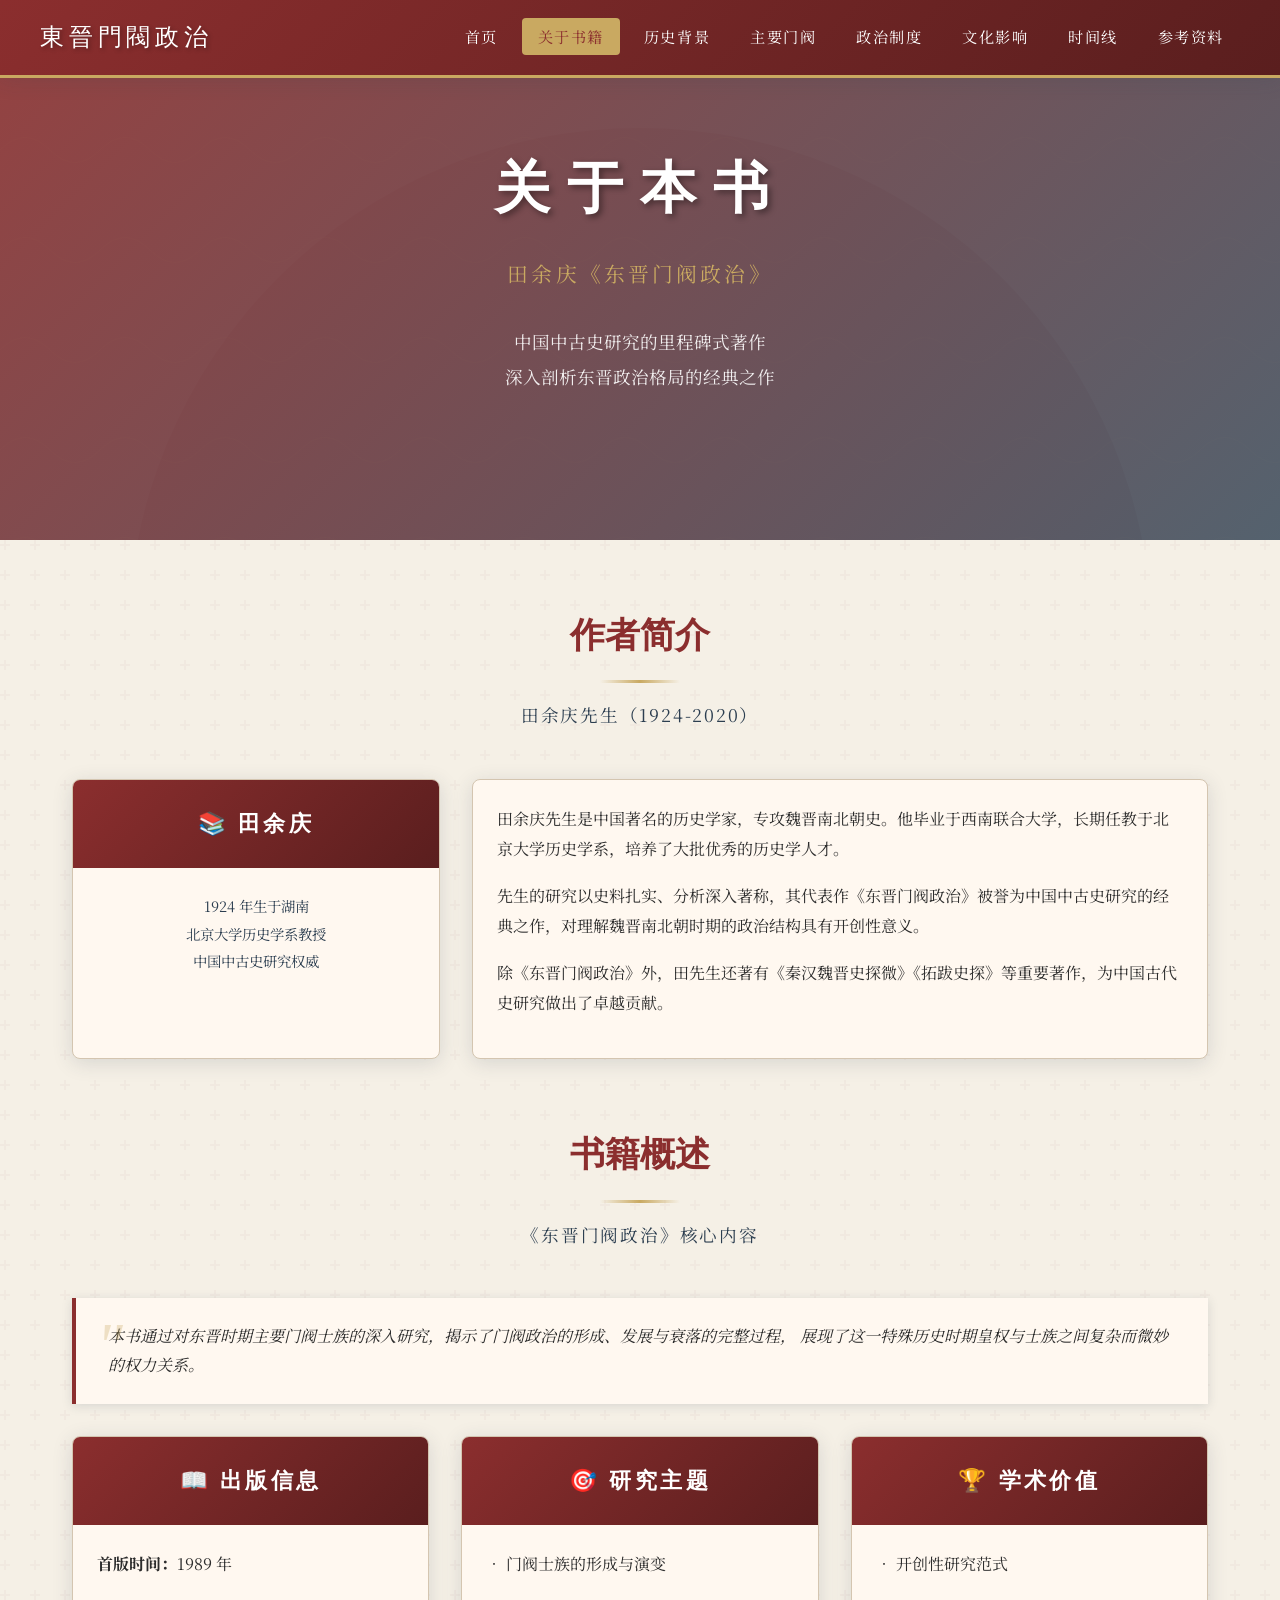
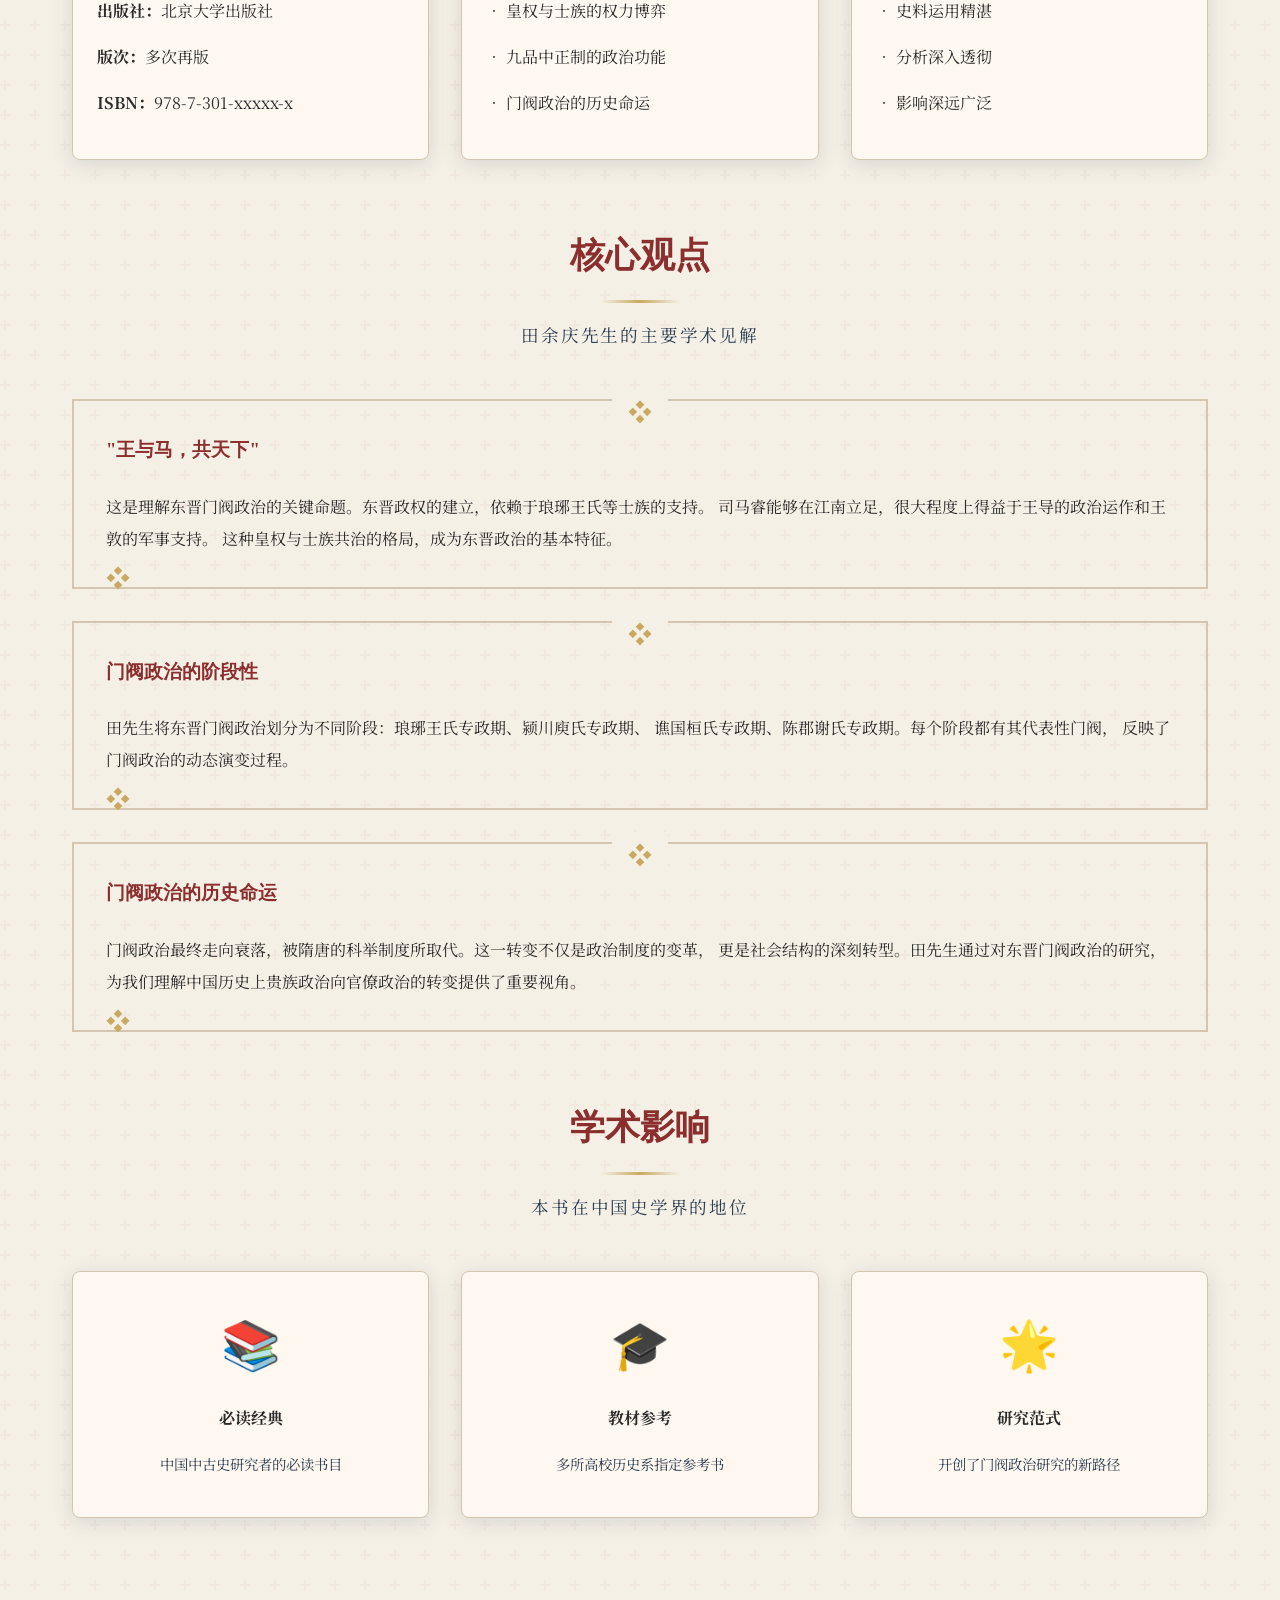
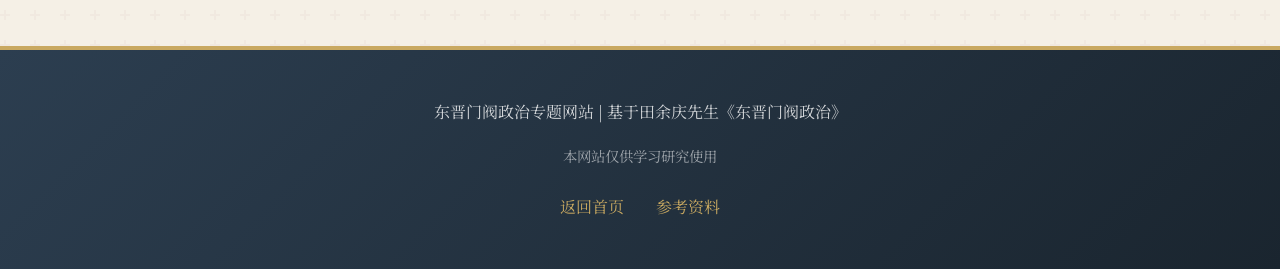
==== about.html @ a9a21c16 "Initial commit: 东晋门阀政治专题网站" ====
<!DOCTYPE html>
<html lang="zh-CN">
<head>
  <meta charset="UTF-8">
  <meta name="viewport" content="width=device-width, initial-scale=1.0">
  <meta name="description" content="关于田余庆先生《东晋门阀政治》- 中国中古史研究的经典著作">
  <meta name="keywords" content="田余庆，东晋门阀政治，北京大学，历史研究，魏晋南北朝">
  
  <title>关于书籍 - 东晋门阀政治</title>
  
  <link rel="stylesheet" href="css/style.css">
  <link href="https://fonts.googleapis.com/css2?family=Noto+Serif+SC:wght@400;500;600;700&display=swap" rel="stylesheet">
  <link rel="icon" type="image/svg+xml" href="data:image/svg+xml,<svg xmlns='http://www.w3.org/2000/svg' viewBox='0 0 100 100'><text y='.9em' font-size='90'>📜</text></svg>">
</head>
<body>
  <nav class="navbar">
    <div class="navbar-content">
      <a href="index.html" class="navbar-brand">東晉門閥政治</a>
      <button class="navbar-toggle" aria-label="切换导航菜单">
        <span></span>
        <span></span>
        <span></span>
      </button>
      <ul class="nav-menu">
        <li><a href="index.html">首页</a></li>
        <li><a href="about.html" class="active">关于书籍</a></li>
        <li><a href="background.html">历史背景</a></li>
        <li><a href="clans.html">主要门阀</a></li>
        <li><a href="politics.html">政治制度</a></li>
        <li><a href="culture.html">文化影响</a></li>
        <li><a href="timeline.html">时间线</a></li>
        <li><a href="references.html">参考资料</a></li>
      </ul>
    </div>
  </nav>

  <header class="hero" style="min-height: 60vh;">
    <div class="hero-content">
      <h1 class="hero-title">关于本书</h1>
      <p class="hero-subtitle">田余庆《东晋门阀政治》</p>
      <p class="hero-description">
        中国中古史研究的里程碑式著作<br>
        深入剖析东晋政治格局的经典之作
      </p>
    </div>
  </header>

  <main class="container">
    <!-- 作者介绍 -->
    <section class="section">
      <h2 class="section-title">作者简介</h2>
      <p class="section-subtitle">田余庆先生（1924-2020）</p>
      
      <div class="card-grid" style="grid-template-columns: 1fr 2fr;">
        <div class="card">
          <div class="card-header">
            <h3>📚 田余庆</h3>
          </div>
          <div class="card-body" style="text-align: center;">
            <p style="font-size: 0.9rem; color: var(--secondary-color);">
              1924 年生于湖南<br>
              北京大学历史学系教授<br>
              中国中古史研究权威
            </p>
          </div>
        </div>
        
        <div class="card">
          <div class="card-body">
            <p>田余庆先生是中国著名的历史学家，专攻魏晋南北朝史。他毕业于西南联合大学，长期任教于北京大学历史学系，培养了大批优秀的历史学人才。</p>
            <p>先生的研究以史料扎实、分析深入著称，其代表作《东晋门阀政治》被誉为中国中古史研究的经典之作，对理解魏晋南北朝时期的政治结构具有开创性意义。</p>
            <p>除《东晋门阀政治》外，田先生还著有《秦汉魏晋史探微》《拓跋史探》等重要著作，为中国古代史研究做出了卓越贡献。</p>
          </div>
        </div>
      </div>
    </section>

    <!-- 书籍概述 -->
    <section class="section">
      <h2 class="section-title">书籍概述</h2>
      <p class="section-subtitle">《东晋门阀政治》核心内容</p>
      
      <div class="quote-block">
        <p>
          本书通过对东晋时期主要门阀士族的深入研究，揭示了门阀政治的形成、发展与衰落的完整过程，
          展现了这一特殊历史时期皇权与士族之间复杂而微妙的权力关系。
        </p>
      </div>
      
      <div class="card-grid">
        <article class="card">
          <div class="card-header">
            <h3>📖 出版信息</h3>
          </div>
          <div class="card-body">
            <p><strong>首版时间：</strong>1989 年</p>
            <p><strong>出版社：</strong>北京大学出版社</p>
            <p><strong>版次：</strong>多次再版</p>
            <p><strong>ISBN：</strong>978-7-301-xxxxx-x</p>
          </div>
        </article>
        
        <article class="card">
          <div class="card-header">
            <h3>🎯 研究主题</h3>
          </div>
          <div class="card-body">
            <p>• 门阀士族的形成与演变</p>
            <p>• 皇权与士族的权力博弈</p>
            <p>• 九品中正制的政治功能</p>
            <p>• 门阀政治的历史命运</p>
          </div>
        </article>
        
        <article class="card">
          <div class="card-header">
            <h3>🏆 学术价值</h3>
          </div>
          <div class="card-body">
            <p>• 开创性研究范式</p>
            <p>• 史料运用精湛</p>
            <p>• 分析深入透彻</p>
            <p>• 影响深远广泛</p>
          </div>
        </article>
      </div>
    </section>

    <!-- 核心观点 -->
    <section class="section">
      <h2 class="section-title">核心观点</h2>
      <p class="section-subtitle">田余庆先生的主要学术见解</p>
      
      <div class="decorative-border">
        <h3 style="color: var(--primary-color); margin-bottom: 1.5rem; font-family: var(--font-decorative);">"王与马，共天下"</h3>
        <p style="line-height: 2;">
          这是理解东晋门阀政治的关键命题。东晋政权的建立，依赖于琅琊王氏等士族的支持。
          司马睿能够在江南立足，很大程度上得益于王导的政治运作和王敦的军事支持。
          这种皇权与士族共治的格局，成为东晋政治的基本特征。
        </p>
      </div>
      
      <div class="decorative-border">
        <h3 style="color: var(--primary-color); margin-bottom: 1.5rem; font-family: var(--font-decorative);">门阀政治的阶段性</h3>
        <p style="line-height: 2;">
          田先生将东晋门阀政治划分为不同阶段：琅琊王氏专政期、颍川庾氏专政期、
          谯国桓氏专政期、陈郡谢氏专政期。每个阶段都有其代表性门阀，
          反映了门阀政治的动态演变过程。
        </p>
      </div>
      
      <div class="decorative-border">
        <h3 style="color: var(--primary-color); margin-bottom: 1.5rem; font-family: var(--font-decorative);">门阀政治的历史命运</h3>
        <p style="line-height: 2;">
          门阀政治最终走向衰落，被隋唐的科举制度所取代。这一转变不仅是政治制度的变革，
          更是社会结构的深刻转型。田先生通过对东晋门阀政治的研究，
          为我们理解中国历史上贵族政治向官僚政治的转变提供了重要视角。
        </p>
      </div>
    </section>

    <!-- 学术影响 -->
    <section class="section">
      <h2 class="section-title">学术影响</h2>
      <p class="section-subtitle">本书在中国史学界的地位</p>
      
      <div class="card-grid">
        <article class="card">
          <div class="card-body">
            <p style="font-size: 3rem; text-align: center; margin-bottom: 1rem;">📚</p>
            <p style="text-align: center;"><strong>必读经典</strong></p>
            <p style="text-align: center; font-size: 0.9rem; color: var(--secondary-color);">中国中古史研究者的必读书目</p>
          </div>
        </article>
        
        <article class="card">
          <div class="card-body">
            <p style="font-size: 3rem; text-align: center; margin-bottom: 1rem;">🎓</p>
            <p style="text-align: center;"><strong>教材参考</strong></p>
            <p style="text-align: center; font-size: 0.9rem; color: var(--secondary-color);">多所高校历史系指定参考书</p>
          </div>
        </article>
        
        <article class="card">
          <div class="card-body">
            <p style="font-size: 3rem; text-align: center; margin-bottom: 1rem;">🌟</p>
            <p style="text-align: center;"><strong>研究范式</strong></p>
            <p style="text-align: center; font-size: 0.9rem; color: var(--secondary-color);">开创了门阀政治研究的新路径</p>
          </div>
        </article>
      </div>
    </section>
  </main>

  <footer class="footer">
    <div class="footer-content">
      <p class="footer-text">东晋门阀政治专题网站 | 基于田余庆先生《东晋门阀政治》</p>
      <p class="footer-text" style="font-size: 0.9rem; opacity: 0.7;">本网站仅供学习研究使用</p>
      <div class="footer-links">
        <a href="index.html">返回首页</a>
        <a href="references.html">参考资料</a>
      </div>
    </div>
  </footer>

  <script src="js/main.js"></script>
</body>
</html>
---- css/style.css ----
/* 东晋门阀政治 - 中国风古典风格样式 */

:root {
  /* 中国传统色彩 */
  --primary-color: #8B2E2E;        /* 朱红 - 主色调 */
  --secondary-color: #2C3E50;      /* 深青 - 辅助色 */
  --accent-color: #C9A961;         /* 金色 - 强调色 */
  --bg-color: #F5F0E6;             /* 米白 - 背景色 */
  --paper-color: #FFF8F0;          /* 宣纸白 */
  --text-color: #2C2C2C;           /* 墨黑 - 文字色 */
  --border-color: #D4C5B0;         /* 浅棕 - 边框色 */
  --shadow-color: rgba(44, 62, 80, 0.15);
  
  /* 字体 */
  --font-primary: "Noto Serif SC", "Source Han Serif SC", "STSong", "SimSun", serif;
  --font-decorative: "Kaiti", "STKaiti", "KaiTi_GB2312", serif;
}

/* 基础重置 */
* {
  margin: 0;
  padding: 0;
  box-sizing: border-box;
}

html {
  scroll-behavior: smooth;
}

body {
  font-family: var(--font-primary);
  background-color: var(--bg-color);
  color: var(--text-color);
  line-height: 1.8;
  font-size: 16px;
  background-image: url("data:image/svg+xml,%3Csvg width='60' height='60' viewBox='0 0 60 60' xmlns='http://www.w3.org/2000/svg'%3E%3Cg fill='none' fill-rule='evenodd'%3E%3Cg fill='%238B2E2E' fill-opacity='0.03'%3E%3Cpath d='M36 34v-4h-2v4h-4v2h4v4h2v-4h4v-2h-4zm0-30V0h-2v4h-4v2h4v4h2V6h4V4h-4zM6 34v-4H4v4H0v2h4v4h2v-4h4v-2H6zM6 4V0H4v4H0v2h4v4h2V6h4V4H6z'/%3E%3C/g%3E%3C/g%3E%3C/svg%3E");
}

/* 导航栏 */
.navbar {
  position: fixed;
  top: 0;
  left: 0;
  right: 0;
  background: linear-gradient(135deg, var(--primary-color) 0%, #5A1E1E 100%);
  padding: 1rem 2rem;
  z-index: 1000;
  box-shadow: 0 2px 20px var(--shadow-color);
  border-bottom: 3px solid var(--accent-color);
}

.navbar-content {
  max-width: 1200px;
  margin: 0 auto;
  display: flex;
  justify-content: space-between;
  align-items: center;
}

.navbar-brand {
  font-family: var(--font-decorative);
  font-size: 1.5rem;
  color: #fff;
  text-decoration: none;
  letter-spacing: 0.2em;
  text-shadow: 2px 2px 4px rgba(0,0,0,0.3);
}

.navbar-brand:hover {
  color: var(--accent-color);
}

.navbar-toggle {
  display: none;
  background: none;
  border: 2px solid var(--accent-color);
  padding: 0.5rem 1rem;
  cursor: pointer;
  border-radius: 4px;
}

.navbar-toggle span {
  display: block;
  width: 25px;
  height: 3px;
  background: var(--accent-color);
  margin: 5px 0;
  transition: 0.3s;
}

.nav-menu {
  display: flex;
  list-style: none;
  gap: 0.5rem;
}

.nav-menu a {
  color: #fff;
  text-decoration: none;
  padding: 0.5rem 1rem;
  border-radius: 4px;
  transition: all 0.3s ease;
  font-size: 0.95rem;
  letter-spacing: 0.1em;
}

.nav-menu a:hover,
.nav-menu a.active {
  background: var(--accent-color);
  color: var(--primary-color);
}

/* 英雄区域 */
.hero {
  min-height: 100vh;
  display: flex;
  align-items: center;
  justify-content: center;
  text-align: center;
  padding: 6rem 2rem 4rem;
  background: linear-gradient(135deg, rgba(139, 46, 46, 0.9) 0%, rgba(44, 62, 80, 0.8) 100%),
              url('data:image/svg+xml,<svg xmlns="http://www.w3.org/2000/svg" viewBox="0 0 100 100"><rect fill="%23F5F0E6" width="100" height="100"/><circle cx="50" cy="50" r="40" fill="%238B2E2E" opacity="0.1"/></svg>');
  background-size: cover;
  position: relative;
  overflow: hidden;
}

.hero::before {
  content: '';
  position: absolute;
  top: 0;
  left: 0;
  right: 0;
  bottom: 0;
  background: url("data:image/svg+xml,%3Csvg width='100' height='100' xmlns='http://www.w3.org/2000/svg'%3E%3Cpath d='M0 50 Q 25 25, 50 50 T 100 50' stroke='%23C9A961' fill='none' opacity='0.1' stroke-width='0.5'/%3E%3C/svg%3E");
  opacity: 0.3;
}

.hero-content {
  position: relative;
  z-index: 1;
  max-width: 800px;
}

.hero-title {
  font-family: var(--font-decorative);
  font-size: 3.5rem;
  color: #fff;
  margin-bottom: 1rem;
  letter-spacing: 0.3em;
  text-shadow: 3px 3px 6px rgba(0,0,0,0.4);
  animation: fadeInDown 1s ease;
}

.hero-subtitle {
  font-size: 1.3rem;
  color: var(--accent-color);
  margin-bottom: 2rem;
  letter-spacing: 0.15em;
  animation: fadeInUp 1s ease 0.3s both;
}

.hero-description {
  color: rgba(255,255,255,0.9);
  font-size: 1.1rem;
  line-height: 2;
  margin-bottom: 2.5rem;
  animation: fadeInUp 1s ease 0.5s both;
}

.hero-btn {
  display: inline-block;
  background: var(--accent-color);
  color: var(--primary-color);
  padding: 1rem 2.5rem;
  border-radius: 50px;
  text-decoration: none;
  font-weight: bold;
  letter-spacing: 0.1em;
  transition: all 0.3s ease;
  box-shadow: 0 4px 15px rgba(201, 169, 97, 0.4);
  animation: fadeInUp 1s ease 0.7s both;
}

.hero-btn:hover {
  transform: translateY(-3px);
  box-shadow: 0 6px 25px rgba(201, 169, 97, 0.6);
}

/* 装饰性边框 */
.decorative-border {
  border: 2px solid var(--border-color);
  padding: 2rem;
  position: relative;
  margin: 2rem 0;
}

.decorative-border::before,
.decorative-border::after {
  content: '❖';
  position: absolute;
  color: var(--accent-color);
  font-size: 1.5rem;
}

.decorative-border::before {
  top: -12px;
  left: 50%;
  transform: translateX(-50%);
  background: var(--bg-color);
  padding: 0 1rem;
}

/* 内容区域 */
.container {
  max-width: 1200px;
  margin: 0 auto;
  padding: 4rem 2rem;
}

.section {
  margin-bottom: 4rem;
}

.section-title {
  font-family: var(--font-decorative);
  font-size: 2.2rem;
  color: var(--primary-color);
  text-align: center;
  margin-bottom: 1rem;
  position: relative;
  padding-bottom: 1rem;
}

.section-title::after {
  content: '';
  position: absolute;
  bottom: 0;
  left: 50%;
  transform: translateX(-50%);
  width: 80px;
  height: 3px;
  background: linear-gradient(90deg, transparent, var(--accent-color), transparent);
}

.section-subtitle {
  text-align: center;
  color: var(--secondary-color);
  font-size: 1.1rem;
  margin-bottom: 3rem;
  letter-spacing: 0.1em;
}

/* 卡片样式 */
.card-grid {
  display: grid;
  grid-template-columns: repeat(auto-fit, minmax(280px, 1fr));
  gap: 2rem;
  margin-top: 2rem;
}

.card {
  background: var(--paper-color);
  border-radius: 8px;
  overflow: hidden;
  box-shadow: 0 4px 20px var(--shadow-color);
  transition: transform 0.3s ease, box-shadow 0.3s ease;
  border: 1px solid var(--border-color);
}

.card:hover {
  transform: translateY(-5px);
  box-shadow: 0 8px 30px rgba(139, 46, 46, 0.2);
}

.card-header {
  background: linear-gradient(135deg, var(--primary-color) 0%, #5A1E1E 100%);
  color: #fff;
  padding: 1.5rem;
  text-align: center;
}

.card-header h3 {
  font-family: var(--font-decorative);
  font-size: 1.4rem;
  letter-spacing: 0.15em;
}

.card-body {
  padding: 1.5rem;
}

.card-body p {
  color: var(--text-color);
  line-height: 1.9;
  margin-bottom: 1rem;
}

.card-footer {
  padding: 1rem 1.5rem;
  background: rgba(139, 46, 46, 0.05);
  border-top: 1px solid var(--border-color);
  text-align: center;
}

/* 引用块 */
.quote-block {
  background: var(--paper-color);
  border-left: 4px solid var(--primary-color);
  padding: 1.5rem 2rem;
  margin: 2rem 0;
  font-style: italic;
  position: relative;
  box-shadow: 0 2px 10px var(--shadow-color);
}

.quote-block::before {
  content: '"';
  position: absolute;
  top: -10px;
  left: 20px;
  font-size: 4rem;
  color: var(--accent-color);
  opacity: 0.3;
  font-family: Georgia, serif;
}

.quote-block cite {
  display: block;
  margin-top: 1rem;
  color: var(--primary-color);
  font-style: normal;
  font-weight: bold;
}

/* 时间线 */
.timeline {
  position: relative;
  padding: 2rem 0;
  max-width: 800px;
  margin: 0 auto;
}

.timeline::before {
  content: '';
  position: absolute;
  left: 50%;
  transform: translateX(-50%);
  width: 3px;
  height: 100%;
  background: linear-gradient(180deg, var(--primary-color), var(--accent-color));
}

.timeline-item {
  position: relative;
  margin-bottom: 3rem;
  width: 50%;
  padding: 0 3rem;
}

.timeline-item:nth-child(odd) {
  left: 0;
  text-align: right;
}

.timeline-item:nth-child(even) {
  left: 50%;
  text-align: left;
}

.timeline-item::before {
  content: '◆';
  position: absolute;
  top: 0;
  color: var(--accent-color);
  font-size: 1.5rem;
}

.timeline-item:nth-child(odd)::before {
  right: -10px;
}

.timeline-item:nth-child(even)::before {
  left: -10px;
}

.timeline-year {
  font-family: var(--font-decorative);
  font-size: 1.3rem;
  color: var(--primary-color);
  font-weight: bold;
  margin-bottom: 0.5rem;
}

.timeline-content {
  background: var(--paper-color);
  padding: 1.5rem;
  border-radius: 8px;
  box-shadow: 0 2px 15px var(--shadow-color);
  border: 1px solid var(--border-color);
}

/* 表格样式 */
.data-table {
  width: 100%;
  border-collapse: collapse;
  margin: 2rem 0;
  background: var(--paper-color);
  box-shadow: 0 2px 15px var(--shadow-color);
  border-radius: 8px;
  overflow: hidden;
}

.data-table th,
.data-table td {
  padding: 1rem 1.5rem;
  text-align: left;
  border-bottom: 1px solid var(--border-color);
}

.data-table th {
  background: linear-gradient(135deg, var(--primary-color) 0%, #5A1E1E 100%);
  color: #fff;
  font-weight: bold;
  letter-spacing: 0.1em;
}

.data-table tr:hover {
  background: rgba(139, 46, 46, 0.05);
}

/* 页脚 */
.footer {
  background: linear-gradient(135deg, #2C3E50 0%, #1A252F 100%);
  color: #fff;
  padding: 3rem 2rem;
  text-align: center;
  border-top: 4px solid var(--accent-color);
}

.footer-content {
  max-width: 1200px;
  margin: 0 auto;
}

.footer-text {
  color: rgba(255,255,255,0.8);
  margin-bottom: 1rem;
}

.footer-links {
  display: flex;
  justify-content: center;
  gap: 2rem;
  flex-wrap: wrap;
  margin-top: 1.5rem;
}

.footer-links a {
  color: var(--accent-color);
  text-decoration: none;
  transition: color 0.3s ease;
}

.footer-links a:hover {
  color: #fff;
}

/* 动画 */
@keyframes fadeInDown {
  from {
    opacity: 0;
    transform: translateY(-30px);
  }
  to {
    opacity: 1;
    transform: translateY(0);
  }
}

@keyframes fadeInUp {
  from {
    opacity: 0;
    transform: translateY(30px);
  }
  to {
    opacity: 1;
    transform: translateY(0);
  }
}

/* 响应式设计 */
@media (max-width: 768px) {
  .navbar-toggle {
    display: block;
  }
  
  .nav-menu {
    display: none;
    position: absolute;
    top: 100%;
    left: 0;
    right: 0;
    background: var(--primary-color);
    flex-direction: column;
    padding: 1rem;
  }
  
  .nav-menu.active {
    display: flex;
  }
  
  .hero-title {
    font-size: 2rem;
  }
  
  .hero-subtitle {
    font-size: 1rem;
  }
  
  .section-title {
    font-size: 1.6rem;
  }
  
  .timeline::before {
    left: 20px;
  }
  
  .timeline-item {
    width: 100%;
    left: 0 !important;
    text-align: left !important;
    padding-left: 50px;
    padding-right: 0;
  }
  
  .timeline-item::before {
    left: 12px !important;
    right: auto !important;
  }
  
  .data-table {
    font-size: 0.85rem;
  }
  
  .data-table th,
  .data-table td {
    padding: 0.75rem;
  }
}

@media (max-width: 480px) {
  .hero-title {
    font-size: 1.6rem;
    letter-spacing: 0.15em;
  }
  
  .container {
    padding: 2rem 1rem;
  }
  
  .card-grid {
    grid-template-columns: 1fr;
  }
}

/* 滚动条美化 */
::-webkit-scrollbar {
  width: 10px;
}

::-webkit-scrollbar-track {
  background: var(--bg-color);
}

::-webkit-scrollbar-thumb {
  background: var(--primary-color);
  border-radius: 5px;
}

::-webkit-scrollbar-thumb:hover {
  background: #5A1E1E;
}

/* 打印样式 */
@media print {
  .navbar,
  .hero-btn,
  .footer-links {
    display: none;
  }
  
  body {
    background: #fff;
    font-size: 12pt;
  }
  
  .card {
    break-inside: avoid;
    box-shadow: none;
    border: 1px solid #ccc;
  }
}
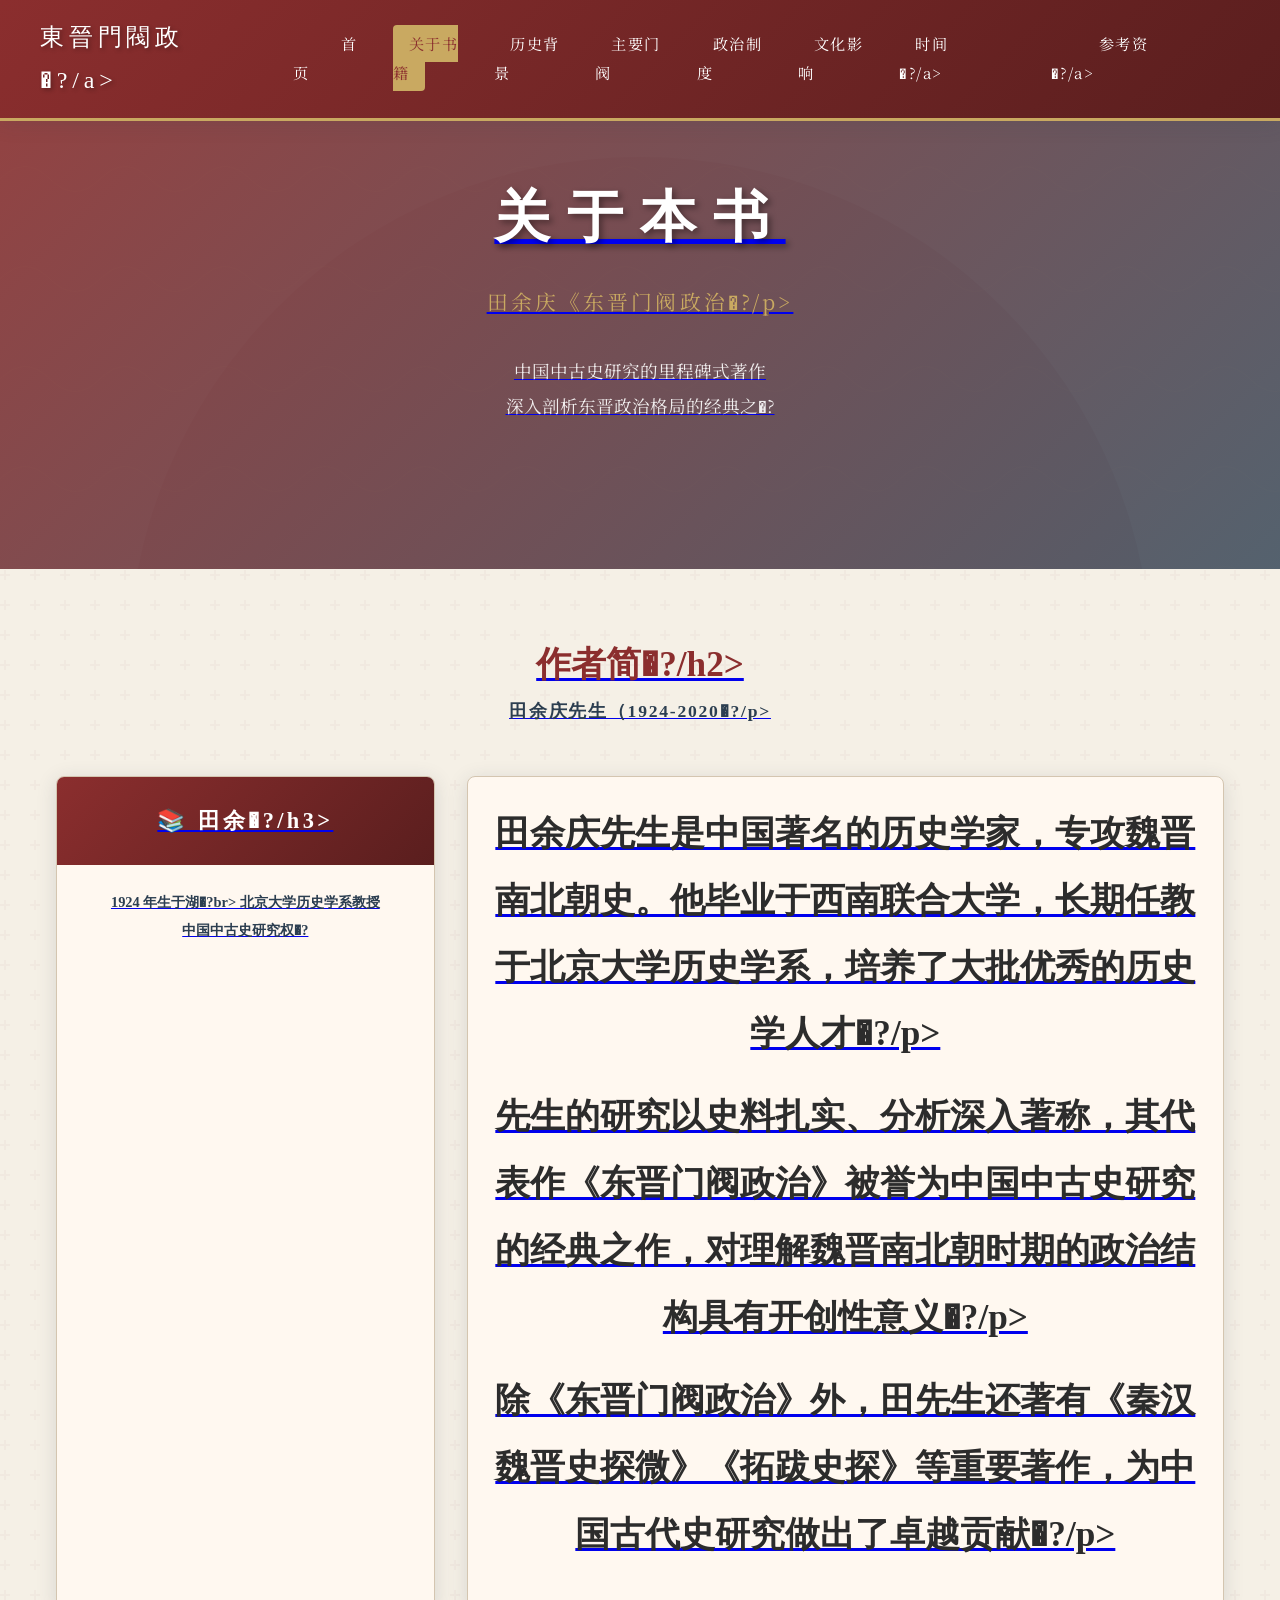
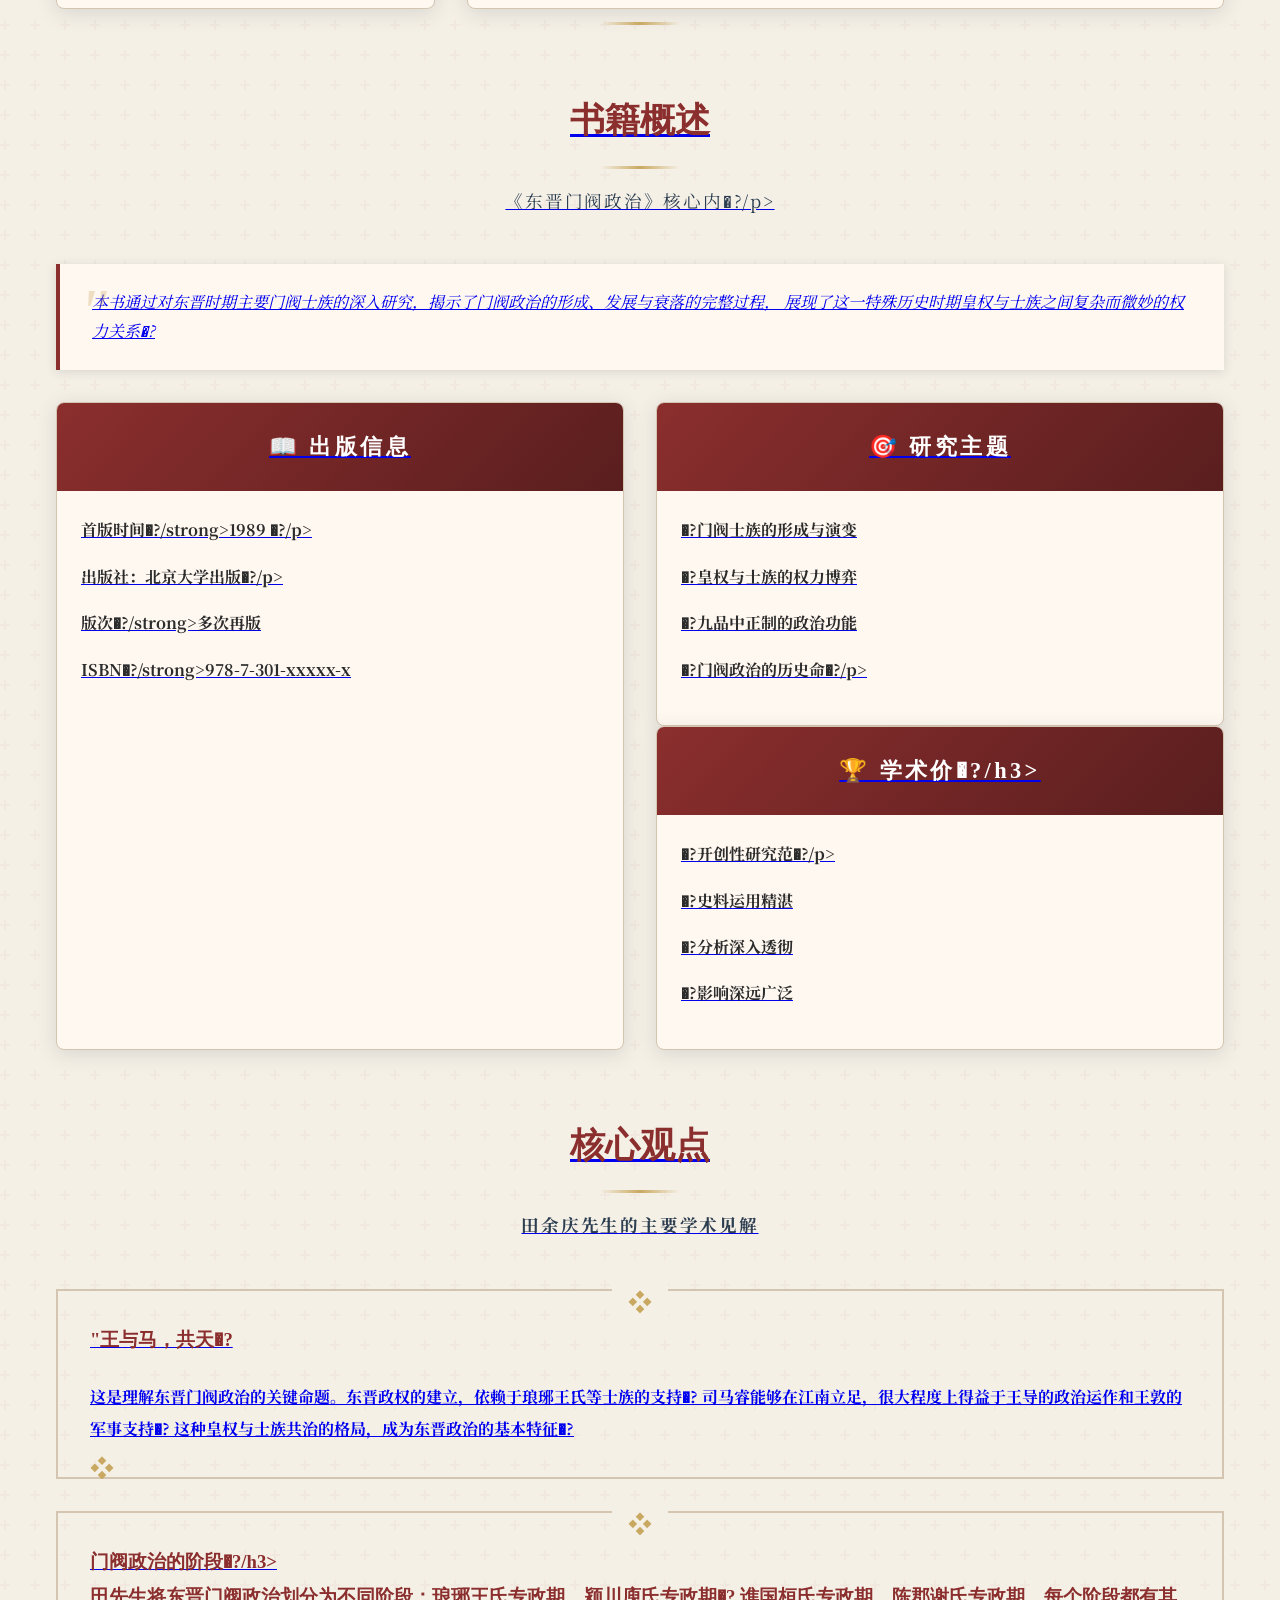
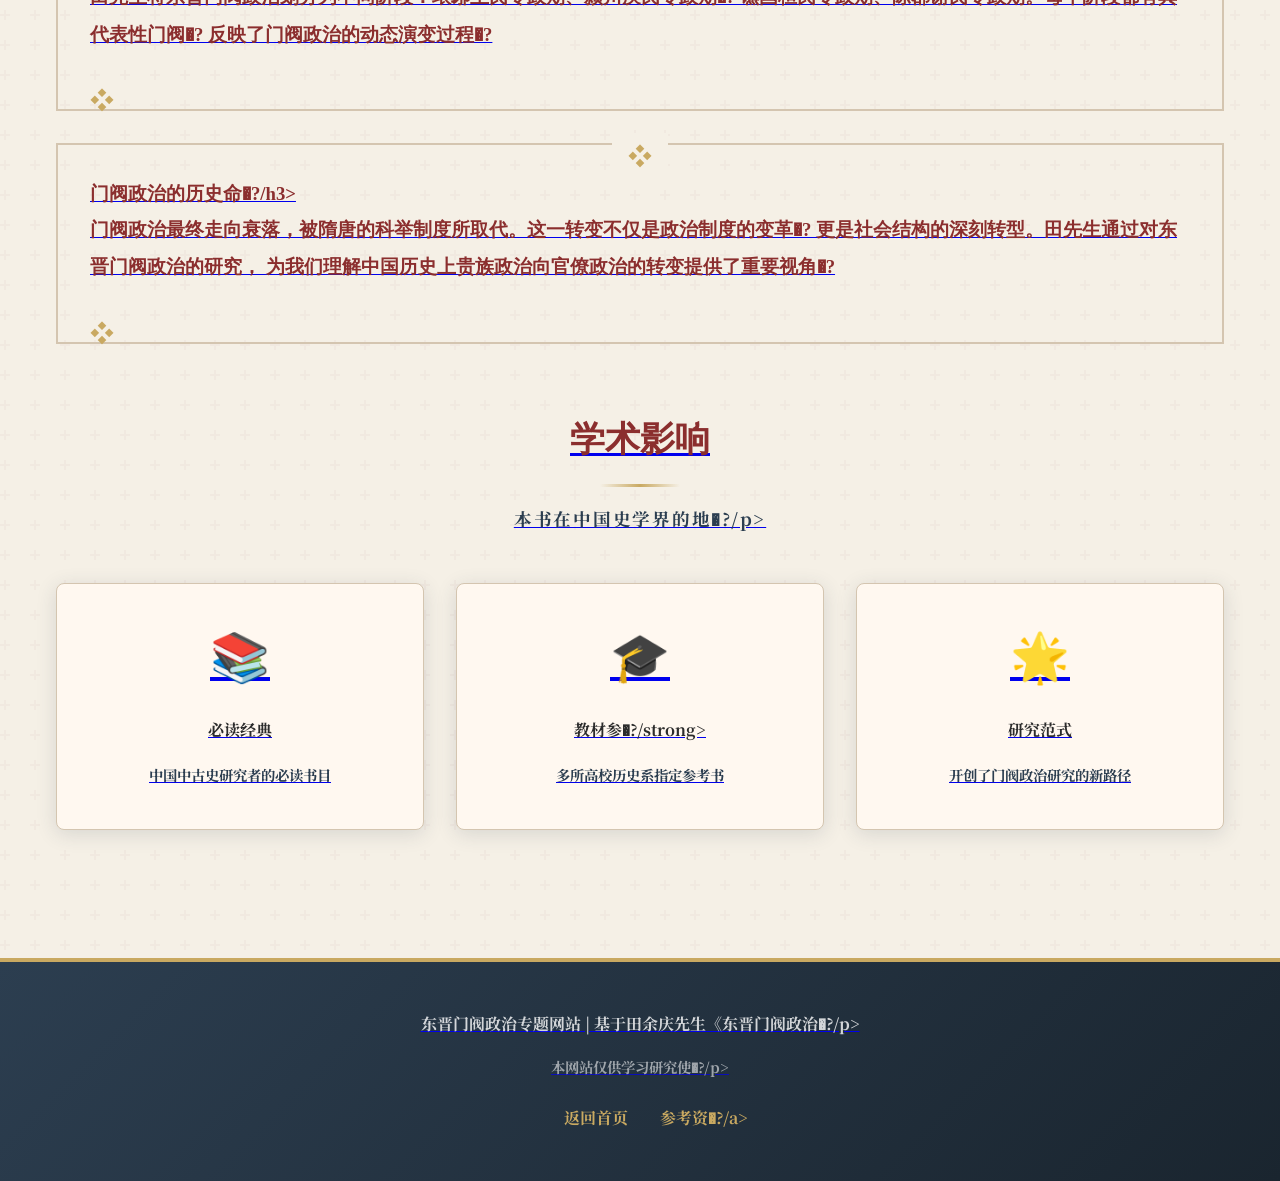
==== commit dae921ee: "修复手机端响应式设计 - 增强移动端适配" ====
--- a/about.html
+++ b/about.html
@@ -3,19 +3,19 @@
 <head>
   <meta charset="UTF-8">
   <meta name="viewport" content="width=device-width, initial-scale=1.0">
-  <meta name="description" content="关于田余庆先生《东晋门阀政治》- 中国中古史研究的经典著作">
+  <meta name="description" content="关于田余庆先生《东晋门阀政治�? 中国中古史研究的经典著作">
   <meta name="keywords" content="田余庆，东晋门阀政治，北京大学，历史研究，魏晋南北朝">
   
   <title>关于书籍 - 东晋门阀政治</title>
   
-  <link rel="stylesheet" href="css/style.css">
+  <link rel="stylesheet" href="css/style.css">`n  <link rel="stylesheet" href="css/mobile-fix.css">
   <link href="https://fonts.googleapis.com/css2?family=Noto+Serif+SC:wght@400;500;600;700&display=swap" rel="stylesheet">
   <link rel="icon" type="image/svg+xml" href="data:image/svg+xml,<svg xmlns='http://www.w3.org/2000/svg' viewBox='0 0 100 100'><text y='.9em' font-size='90'>📜</text></svg>">
 </head>
 <body>
   <nav class="navbar">
     <div class="navbar-content">
-      <a href="index.html" class="navbar-brand">東晉門閥政治</a>
+      <a href="index.html" class="navbar-brand">東晉門閥政�?/a>
       <button class="navbar-toggle" aria-label="切换导航菜单">
         <span></span>
         <span></span>
@@ -28,8 +28,8 @@
         <li><a href="clans.html">主要门阀</a></li>
         <li><a href="politics.html">政治制度</a></li>
         <li><a href="culture.html">文化影响</a></li>
-        <li><a href="timeline.html">时间线</a></li>
-        <li><a href="references.html">参考资料</a></li>
+        <li><a href="timeline.html">时间�?/a></li>
+        <li><a href="references.html">参考资�?/a></li>
       </ul>
     </div>
   </nav>
@@ -37,39 +37,37 @@
   <header class="hero" style="min-height: 60vh;">
     <div class="hero-content">
       <h1 class="hero-title">关于本书</h1>
-      <p class="hero-subtitle">田余庆《东晋门阀政治》</p>
+      <p class="hero-subtitle">田余庆《东晋门阀政治�?/p>
       <p class="hero-description">
         中国中古史研究的里程碑式著作<br>
-        深入剖析东晋政治格局的经典之作
-      </p>
+        深入剖析东晋政治格局的经典之�?      </p>
     </div>
   </header>
 
   <main class="container">
-    <!-- 作者介绍 -->
+    <!-- 作者介�?-->
     <section class="section">
-      <h2 class="section-title">作者简介</h2>
-      <p class="section-subtitle">田余庆先生（1924-2020）</p>
+      <h2 class="section-title">作者简�?/h2>
+      <p class="section-subtitle">田余庆先生（1924-2020�?/p>
       
       <div class="card-grid" style="grid-template-columns: 1fr 2fr;">
         <div class="card">
           <div class="card-header">
-            <h3>📚 田余庆</h3>
+            <h3>📚 田余�?/h3>
           </div>
           <div class="card-body" style="text-align: center;">
             <p style="font-size: 0.9rem; color: var(--secondary-color);">
-              1924 年生于湖南<br>
+              1924 年生于湖�?br>
               北京大学历史学系教授<br>
-              中国中古史研究权威
-            </p>
+              中国中古史研究权�?            </p>
           </div>
         </div>
         
         <div class="card">
           <div class="card-body">
-            <p>田余庆先生是中国著名的历史学家，专攻魏晋南北朝史。他毕业于西南联合大学，长期任教于北京大学历史学系，培养了大批优秀的历史学人才。</p>
-            <p>先生的研究以史料扎实、分析深入著称，其代表作《东晋门阀政治》被誉为中国中古史研究的经典之作，对理解魏晋南北朝时期的政治结构具有开创性意义。</p>
-            <p>除《东晋门阀政治》外，田先生还著有《秦汉魏晋史探微》《拓跋史探》等重要著作，为中国古代史研究做出了卓越贡献。</p>
+            <p>田余庆先生是中国著名的历史学家，专攻魏晋南北朝史。他毕业于西南联合大学，长期任教于北京大学历史学系，培养了大批优秀的历史学人才�?/p>
+            <p>先生的研究以史料扎实、分析深入著称，其代表作《东晋门阀政治》被誉为中国中古史研究的经典之作，对理解魏晋南北朝时期的政治结构具有开创性意义�?/p>
+            <p>除《东晋门阀政治》外，田先生还著有《秦汉魏晋史探微》《拓跋史探》等重要著作，为中国古代史研究做出了卓越贡献�?/p>
           </div>
         </div>
       </div>
@@ -78,13 +76,12 @@
     <!-- 书籍概述 -->
     <section class="section">
       <h2 class="section-title">书籍概述</h2>
-      <p class="section-subtitle">《东晋门阀政治》核心内容</p>
+      <p class="section-subtitle">《东晋门阀政治》核心内�?/p>
       
       <div class="quote-block">
         <p>
           本书通过对东晋时期主要门阀士族的深入研究，揭示了门阀政治的形成、发展与衰落的完整过程，
-          展现了这一特殊历史时期皇权与士族之间复杂而微妙的权力关系。
-        </p>
+          展现了这一特殊历史时期皇权与士族之间复杂而微妙的权力关系�?        </p>
       </div>
       
       <div class="card-grid">
@@ -93,10 +90,10 @@
             <h3>📖 出版信息</h3>
           </div>
           <div class="card-body">
-            <p><strong>首版时间：</strong>1989 年</p>
-            <p><strong>出版社：</strong>北京大学出版社</p>
-            <p><strong>版次：</strong>多次再版</p>
-            <p><strong>ISBN：</strong>978-7-301-xxxxx-x</p>
+            <p><strong>首版时间�?/strong>1989 �?/p>
+            <p><strong>出版社：</strong>北京大学出版�?/p>
+            <p><strong>版次�?/strong>多次再版</p>
+            <p><strong>ISBN�?/strong>978-7-301-xxxxx-x</p>
           </div>
         </article>
         
@@ -105,22 +102,22 @@
             <h3>🎯 研究主题</h3>
           </div>
           <div class="card-body">
-            <p>• 门阀士族的形成与演变</p>
-            <p>• 皇权与士族的权力博弈</p>
-            <p>• 九品中正制的政治功能</p>
-            <p>• 门阀政治的历史命运</p>
+            <p>�?门阀士族的形成与演变</p>
+            <p>�?皇权与士族的权力博弈</p>
+            <p>�?九品中正制的政治功能</p>
+            <p>�?门阀政治的历史命�?/p>
           </div>
         </article>
         
         <article class="card">
           <div class="card-header">
-            <h3>🏆 学术价值</h3>
+            <h3>🏆 学术价�?/h3>
           </div>
           <div class="card-body">
-            <p>• 开创性研究范式</p>
-            <p>• 史料运用精湛</p>
-            <p>• 分析深入透彻</p>
-            <p>• 影响深远广泛</p>
+            <p>�?开创性研究范�?/p>
+            <p>�?史料运用精湛</p>
+            <p>�?分析深入透彻</p>
+            <p>�?影响深远广泛</p>
           </div>
         </article>
       </div>
@@ -132,37 +129,29 @@
       <p class="section-subtitle">田余庆先生的主要学术见解</p>
       
       <div class="decorative-border">
-        <h3 style="color: var(--primary-color); margin-bottom: 1.5rem; font-family: var(--font-decorative);">"王与马，共天下"</h3>
+        <h3 style="color: var(--primary-color); margin-bottom: 1.5rem; font-family: var(--font-decorative);">"王与马，共天�?</h3>
         <p style="line-height: 2;">
-          这是理解东晋门阀政治的关键命题。东晋政权的建立，依赖于琅琊王氏等士族的支持。
-          司马睿能够在江南立足，很大程度上得益于王导的政治运作和王敦的军事支持。
-          这种皇权与士族共治的格局，成为东晋政治的基本特征。
-        </p>
+          这是理解东晋门阀政治的关键命题。东晋政权的建立，依赖于琅琊王氏等士族的支持�?          司马睿能够在江南立足，很大程度上得益于王导的政治运作和王敦的军事支持�?          这种皇权与士族共治的格局，成为东晋政治的基本特征�?        </p>
       </div>
       
       <div class="decorative-border">
-        <h3 style="color: var(--primary-color); margin-bottom: 1.5rem; font-family: var(--font-decorative);">门阀政治的阶段性</h3>
+        <h3 style="color: var(--primary-color); margin-bottom: 1.5rem; font-family: var(--font-decorative);">门阀政治的阶段�?/h3>
         <p style="line-height: 2;">
-          田先生将东晋门阀政治划分为不同阶段：琅琊王氏专政期、颍川庾氏专政期、
-          谯国桓氏专政期、陈郡谢氏专政期。每个阶段都有其代表性门阀，
-          反映了门阀政治的动态演变过程。
-        </p>
+          田先生将东晋门阀政治划分为不同阶段：琅琊王氏专政期、颍川庾氏专政期�?          谯国桓氏专政期、陈郡谢氏专政期。每个阶段都有其代表性门阀�?          反映了门阀政治的动态演变过程�?        </p>
       </div>
       
       <div class="decorative-border">
-        <h3 style="color: var(--primary-color); margin-bottom: 1.5rem; font-family: var(--font-decorative);">门阀政治的历史命运</h3>
+        <h3 style="color: var(--primary-color); margin-bottom: 1.5rem; font-family: var(--font-decorative);">门阀政治的历史命�?/h3>
         <p style="line-height: 2;">
-          门阀政治最终走向衰落，被隋唐的科举制度所取代。这一转变不仅是政治制度的变革，
-          更是社会结构的深刻转型。田先生通过对东晋门阀政治的研究，
-          为我们理解中国历史上贵族政治向官僚政治的转变提供了重要视角。
-        </p>
+          门阀政治最终走向衰落，被隋唐的科举制度所取代。这一转变不仅是政治制度的变革�?          更是社会结构的深刻转型。田先生通过对东晋门阀政治的研究，
+          为我们理解中国历史上贵族政治向官僚政治的转变提供了重要视角�?        </p>
       </div>
     </section>
 
     <!-- 学术影响 -->
     <section class="section">
       <h2 class="section-title">学术影响</h2>
-      <p class="section-subtitle">本书在中国史学界的地位</p>
+      <p class="section-subtitle">本书在中国史学界的地�?/p>
       
       <div class="card-grid">
         <article class="card">
@@ -176,7 +165,7 @@
         <article class="card">
           <div class="card-body">
             <p style="font-size: 3rem; text-align: center; margin-bottom: 1rem;">🎓</p>
-            <p style="text-align: center;"><strong>教材参考</strong></p>
+            <p style="text-align: center;"><strong>教材参�?/strong></p>
             <p style="text-align: center; font-size: 0.9rem; color: var(--secondary-color);">多所高校历史系指定参考书</p>
           </div>
         </article>
@@ -194,11 +183,11 @@
 
   <footer class="footer">
     <div class="footer-content">
-      <p class="footer-text">东晋门阀政治专题网站 | 基于田余庆先生《东晋门阀政治》</p>
-      <p class="footer-text" style="font-size: 0.9rem; opacity: 0.7;">本网站仅供学习研究使用</p>
+      <p class="footer-text">东晋门阀政治专题网站 | 基于田余庆先生《东晋门阀政治�?/p>
+      <p class="footer-text" style="font-size: 0.9rem; opacity: 0.7;">本网站仅供学习研究使�?/p>
       <div class="footer-links">
         <a href="index.html">返回首页</a>
-        <a href="references.html">参考资料</a>
+        <a href="references.html">参考资�?/a>
       </div>
     </div>
   </footer>
--- a/css/mobile-fix.css
+++ b/css/mobile-fix.css
@@ -0,0 +1,253 @@
+/* 手机端响应式修复 - 增强版 */
+
+/* 基础手机端优化 */
+@media (max-width: 768px) {
+  /* 导航栏修复 */
+  .navbar {
+    padding: 0.8rem 1rem;
+  }
+  
+  .navbar-brand {
+    font-size: 1.2rem;
+    letter-spacing: 0.1em;
+  }
+  
+  .navbar-toggle {
+    display: flex;
+    flex-direction: column;
+    gap: 5px;
+    padding: 8px;
+    background: rgba(255,255,255,0.1);
+    border: 1px solid var(--accent-color);
+  }
+  
+  .navbar-toggle span {
+    width: 22px;
+    height: 2px;
+    background: var(--accent-color);
+  }
+  
+  /* 导航菜单 */
+  .nav-menu {
+    display: none;
+    position: absolute;
+    top: 100%;
+    left: 0;
+    right: 0;
+    background: linear-gradient(135deg, var(--primary-color) 0%, #5A1E1E 100%);
+    flex-direction: column;
+    padding: 1rem;
+    gap: 0.5rem;
+    box-shadow: 0 4px 20px rgba(0,0,0,0.3);
+    border-top: 2px solid var(--accent-color);
+  }
+  
+  .nav-menu.active {
+    display: flex;
+  }
+  
+  .nav-menu a {
+    padding: 0.8rem 1rem;
+    border-radius: 4px;
+    transition: background 0.3s;
+    font-size: 0.95rem;
+  }
+  
+  .nav-menu a:hover {
+    background: rgba(255,255,255,0.1);
+  }
+  
+  /* Hero区域 */
+  .hero {
+    padding: 6rem 1rem 3rem;
+    min-height: auto;
+  }
+  
+  .hero-title {
+    font-size: 1.8rem;
+    letter-spacing: 0.15em;
+    margin-bottom: 0.5rem;
+  }
+  
+  .hero-subtitle {
+    font-size: 1rem;
+    letter-spacing: 0.1em;
+  }
+  
+  .hero-description {
+    font-size: 0.95rem;
+    padding: 0 1rem;
+  }
+  
+  .hero-btn {
+    padding: 0.8rem 1.5rem;
+    font-size: 0.9rem;
+  }
+  
+  /* 内容区域 */
+  .container {
+    padding: 1.5rem 1rem;
+    margin: 1rem;
+    border-radius: 8px;
+  }
+  
+  .section-title {
+    font-size: 1.5rem;
+    margin-bottom: 1.5rem;
+  }
+  
+  .section-title::after {
+    width: 60px;
+    height: 3px;
+  }
+  
+  /* 卡片网格 */
+  .card-grid {
+    grid-template-columns: 1fr;
+    gap: 1rem;
+  }
+  
+  .card {
+    padding: 1.2rem;
+  }
+  
+  .card-title {
+    font-size: 1.1rem;
+  }
+  
+  .card-content {
+    font-size: 0.9rem;
+  }
+  
+  /* 时间线 */
+  .timeline {
+    padding: 1rem 0;
+  }
+  
+  .timeline::before {
+    left: 15px;
+  }
+  
+  .timeline-item {
+    width: 100%;
+    left: 0 !important;
+    text-align: left !important;
+    padding-left: 40px;
+    padding-right: 0;
+    margin-bottom: 1.5rem;
+  }
+  
+  .timeline-item::before {
+    left: 8px !important;
+    right: auto !important;
+    width: 14px;
+    height: 14px;
+  }
+  
+  .timeline-content {
+    padding: 1rem;
+  }
+  
+  .timeline-title {
+    font-size: 1rem;
+  }
+  
+  /* 表格 */
+  .data-table {
+    font-size: 0.8rem;
+    display: block;
+    overflow-x: auto;
+    white-space: nowrap;
+  }
+  
+  .data-table th,
+  .data-table td {
+    padding: 0.6rem 0.8rem;
+  }
+  
+  /* 页脚 */
+  .footer {
+    padding: 2rem 1rem;
+  }
+  
+  .footer-links {
+    flex-direction: column;
+    gap: 1rem;
+  }
+  
+  /* 引用块 */
+  .quote-block {
+    padding: 1rem 1.2rem;
+    margin: 1.5rem 0;
+    font-size: 0.95rem;
+  }
+  
+  /* 列表 */
+  .feature-list li {
+    padding: 0.6rem 0;
+    font-size: 0.9rem;
+  }
+}
+
+/* 小屏幕手机优化 */
+@media (max-width: 480px) {
+  .hero-title {
+    font-size: 1.5rem;
+  }
+  
+  .hero-subtitle {
+    font-size: 0.9rem;
+  }
+  
+  .section-title {
+    font-size: 1.3rem;
+  }
+  
+  .card-title {
+    font-size: 1rem;
+  }
+  
+  .navbar-brand {
+    font-size: 1rem;
+  }
+}
+
+/* 触摸设备优化 */
+@media (hover: none) {
+  .card:hover {
+    transform: none;
+    box-shadow: 0 4px 15px var(--shadow-color);
+  }
+  
+  .nav-menu a:hover {
+    background: transparent;
+  }
+  
+  .nav-menu a:active {
+    background: rgba(255,255,255,0.15);
+  }
+}
+
+/* 横屏手机 */
+@media (max-width: 768px) and (orientation: landscape) {
+  .hero {
+    padding: 5rem 1rem 2rem;
+  }
+  
+  .hero-title {
+    font-size: 1.6rem;
+  }
+}
+
+/* 安全区域适配（iPhone X+） */
+@supports (padding: max(0px)) {
+  .navbar {
+    padding-left: max(1rem, env(safe-area-inset-left));
+    padding-right: max(1rem, env(safe-area-inset-right));
+  }
+  
+  .container {
+    padding-left: max(1rem, env(safe-area-inset-left));
+    padding-right: max(1rem, env(safe-area-inset-right));
+  }
+}
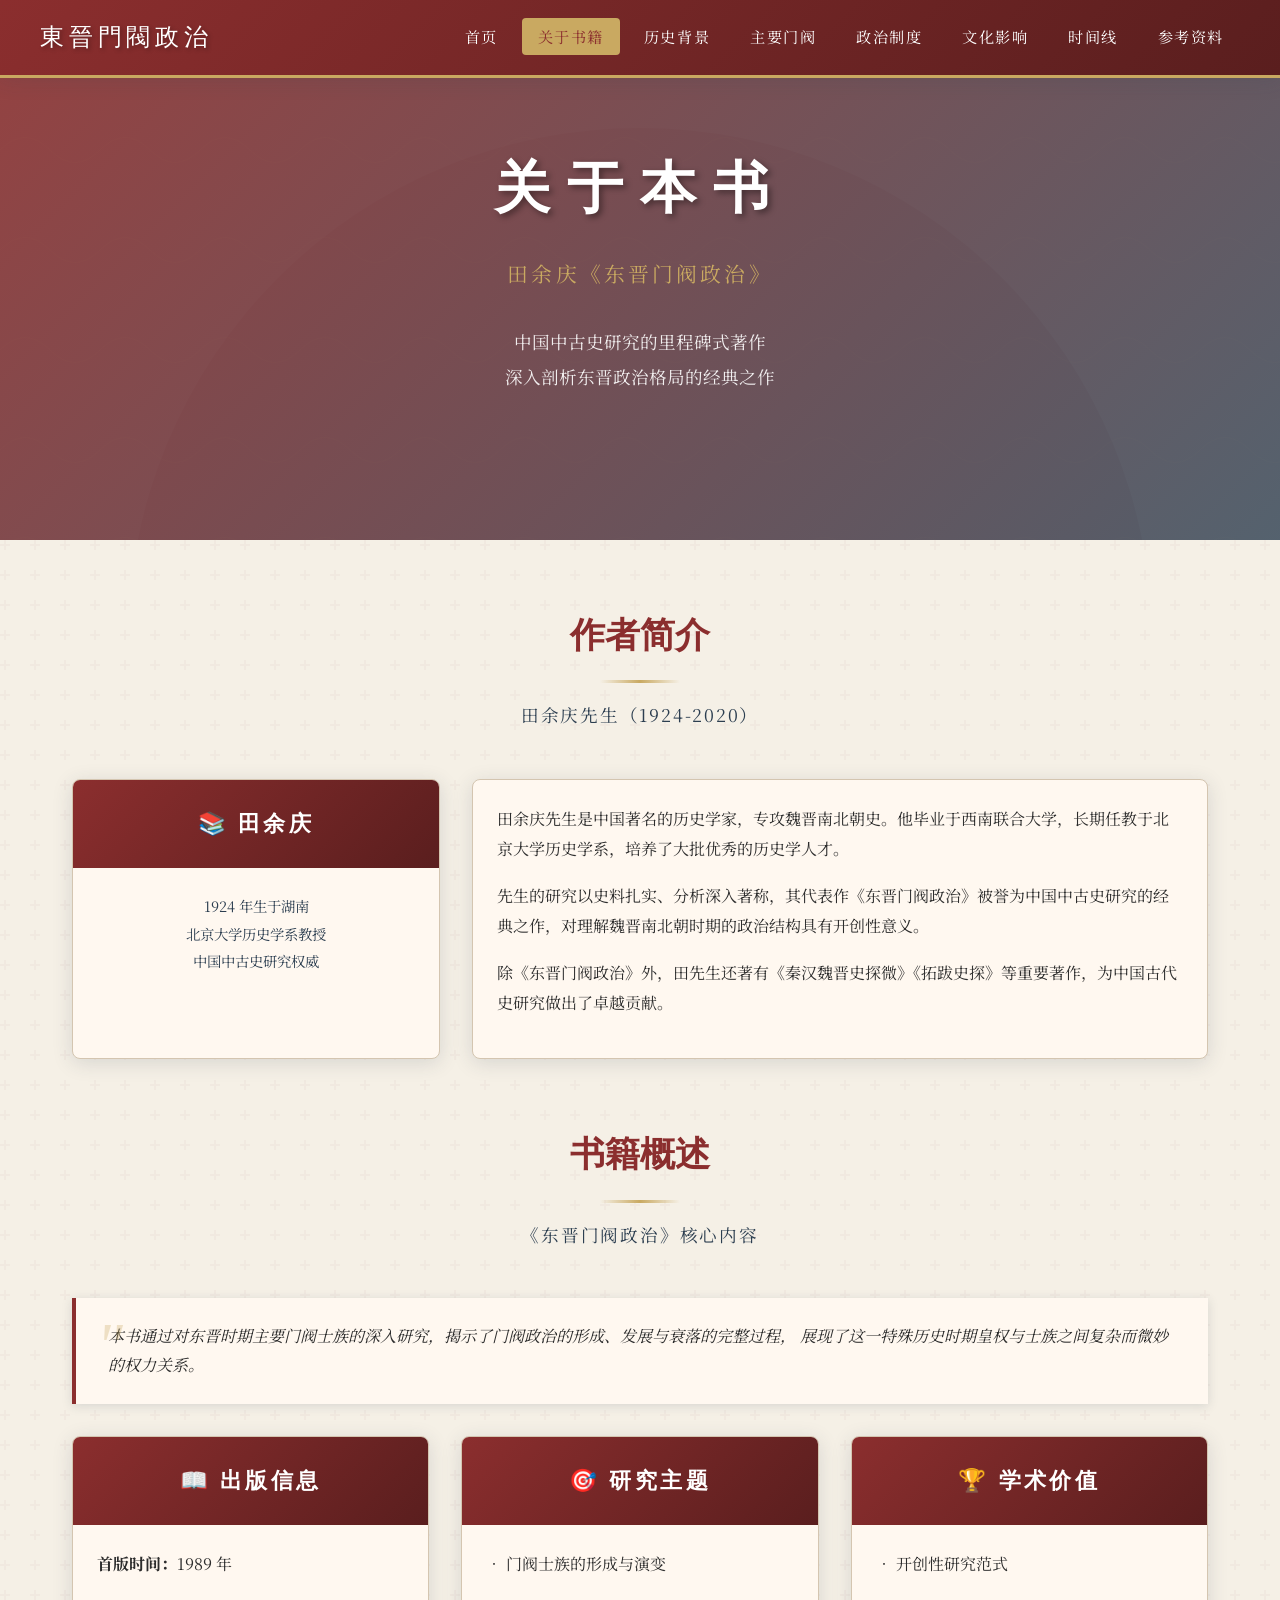
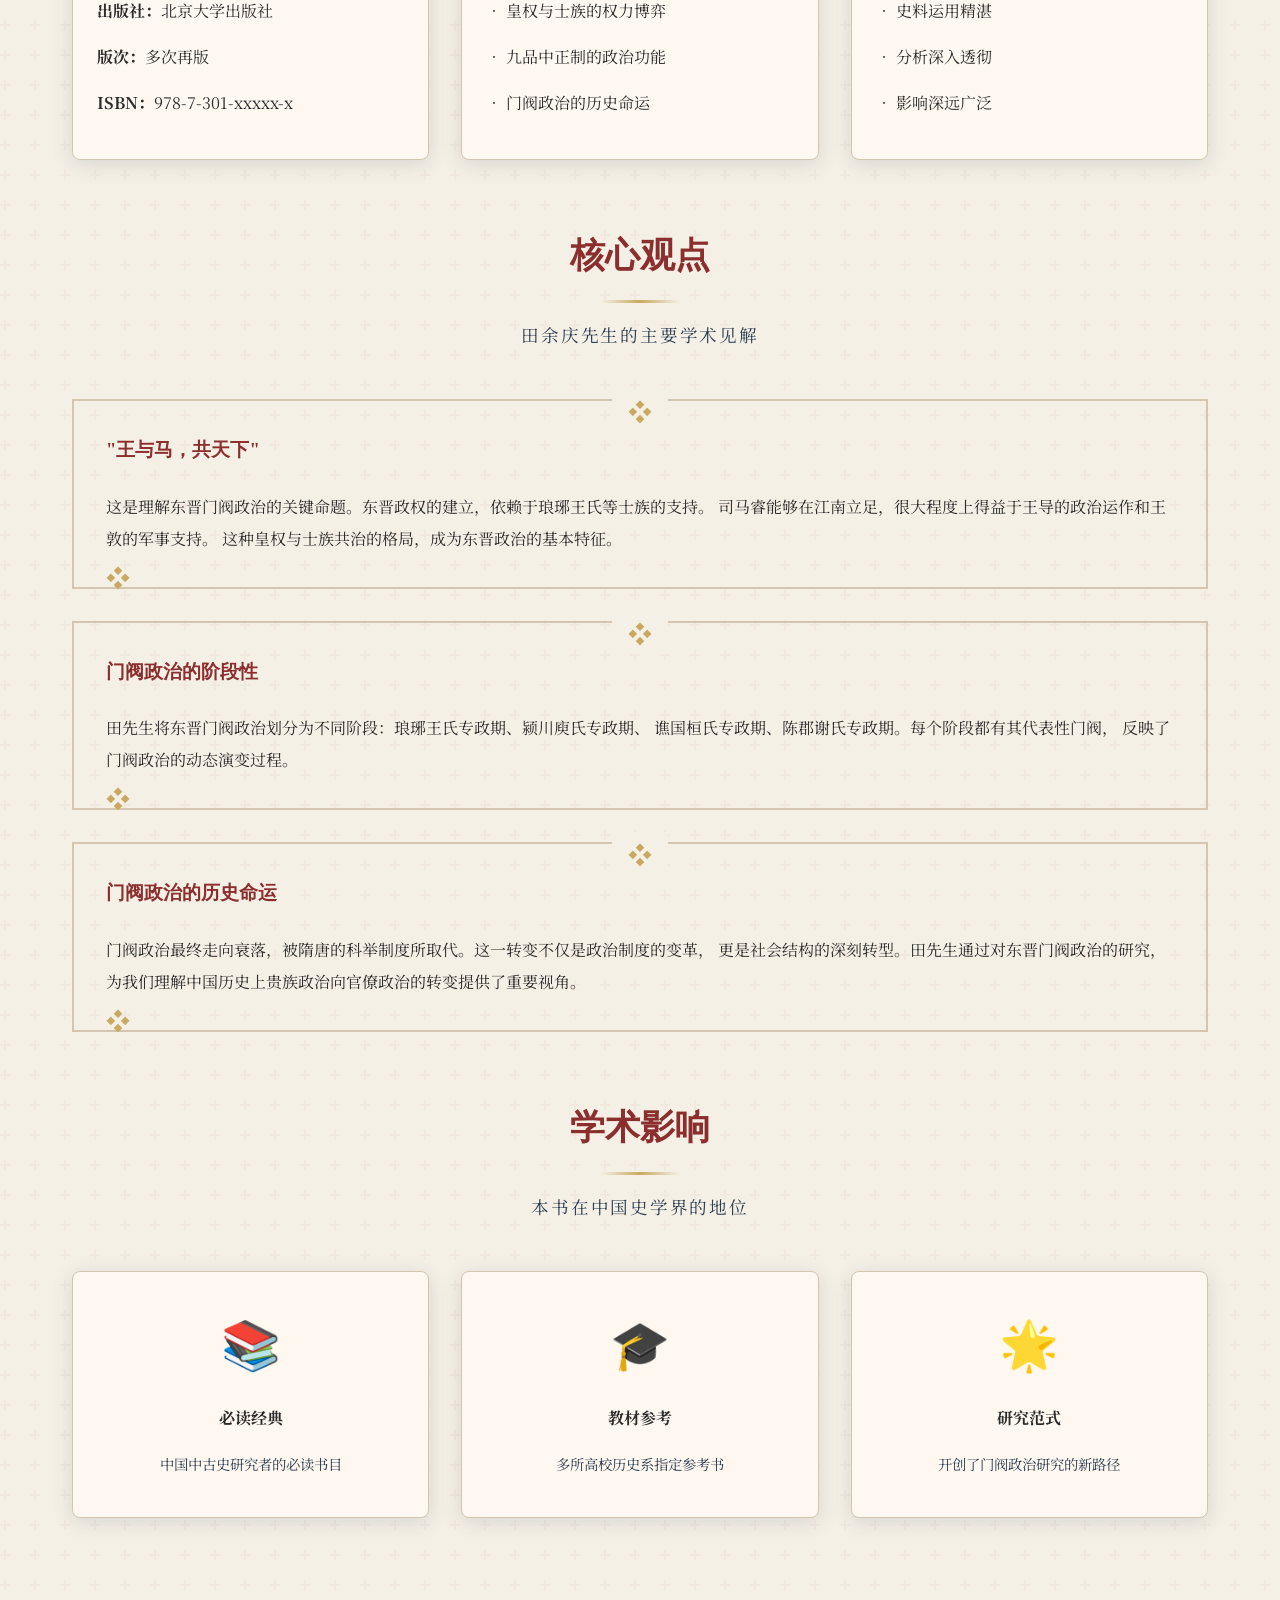
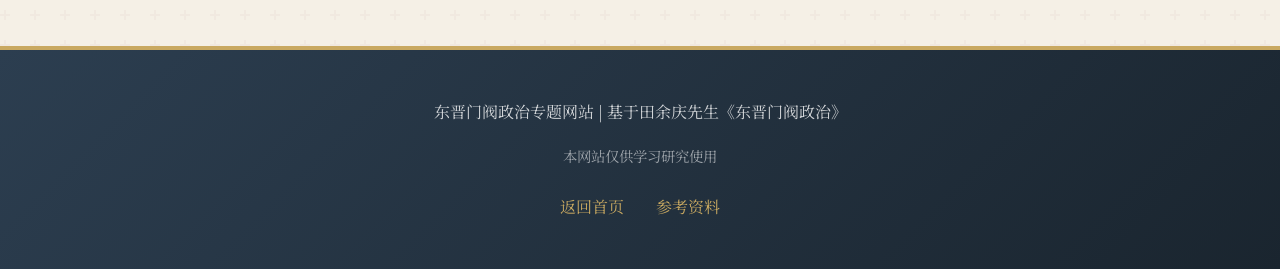
==== commit affa5713: "fix: 修复HTML文件UTF-8编码问题 - 从初始提交恢复正确编码的HTML文件 - 修复91种损坏的UTF-8字节序列 - 所有中文字符现在正常显示 - 确保所有文件使用UTF-8编码" ====
--- a/about.html
+++ b/about.html
@@ -3,19 +3,19 @@
 <head>
   <meta charset="UTF-8">
   <meta name="viewport" content="width=device-width, initial-scale=1.0">
-  <meta name="description" content="关于田余庆先生《东晋门阀政治�? 中国中古史研究的经典著作">
+  <meta name="description" content="关于田余庆先生《东晋门阀政治》- 中国中古史研究的经典著作">
   <meta name="keywords" content="田余庆，东晋门阀政治，北京大学，历史研究，魏晋南北朝">
   
   <title>关于书籍 - 东晋门阀政治</title>
   
-  <link rel="stylesheet" href="css/style.css">`n  <link rel="stylesheet" href="css/mobile-fix.css">
+  <link rel="stylesheet" href="css/style.css">
   <link href="https://fonts.googleapis.com/css2?family=Noto+Serif+SC:wght@400;500;600;700&display=swap" rel="stylesheet">
   <link rel="icon" type="image/svg+xml" href="data:image/svg+xml,<svg xmlns='http://www.w3.org/2000/svg' viewBox='0 0 100 100'><text y='.9em' font-size='90'>📜</text></svg>">
 </head>
 <body>
   <nav class="navbar">
     <div class="navbar-content">
-      <a href="index.html" class="navbar-brand">東晉門閥政�?/a>
+      <a href="index.html" class="navbar-brand">東晉門閥政治</a>
       <button class="navbar-toggle" aria-label="切换导航菜单">
         <span></span>
         <span></span>
@@ -28,8 +28,8 @@
         <li><a href="clans.html">主要门阀</a></li>
         <li><a href="politics.html">政治制度</a></li>
         <li><a href="culture.html">文化影响</a></li>
-        <li><a href="timeline.html">时间�?/a></li>
-        <li><a href="references.html">参考资�?/a></li>
+        <li><a href="timeline.html">时间线</a></li>
+        <li><a href="references.html">参考资料</a></li>
       </ul>
     </div>
   </nav>
@@ -37,37 +37,39 @@
   <header class="hero" style="min-height: 60vh;">
     <div class="hero-content">
       <h1 class="hero-title">关于本书</h1>
-      <p class="hero-subtitle">田余庆《东晋门阀政治�?/p>
+      <p class="hero-subtitle">田余庆《东晋门阀政治》</p>
       <p class="hero-description">
         中国中古史研究的里程碑式著作<br>
-        深入剖析东晋政治格局的经典之�?      </p>
+        深入剖析东晋政治格局的经典之作
+      </p>
     </div>
   </header>
 
   <main class="container">
-    <!-- 作者介�?-->
-    <section class="section">
-      <h2 class="section-title">作者简�?/h2>
-      <p class="section-subtitle">田余庆先生（1924-2020�?/p>
+    <!-- 作者介绍 -->
+    <section class="section">
+      <h2 class="section-title">作者简介</h2>
+      <p class="section-subtitle">田余庆先生（1924-2020）</p>
       
       <div class="card-grid" style="grid-template-columns: 1fr 2fr;">
         <div class="card">
           <div class="card-header">
-            <h3>📚 田余�?/h3>
+            <h3>📚 田余庆</h3>
           </div>
           <div class="card-body" style="text-align: center;">
             <p style="font-size: 0.9rem; color: var(--secondary-color);">
-              1924 年生于湖�?br>
+              1924 年生于湖南<br>
               北京大学历史学系教授<br>
-              中国中古史研究权�?            </p>
+              中国中古史研究权威
+            </p>
           </div>
         </div>
         
         <div class="card">
           <div class="card-body">
-            <p>田余庆先生是中国著名的历史学家，专攻魏晋南北朝史。他毕业于西南联合大学，长期任教于北京大学历史学系，培养了大批优秀的历史学人才�?/p>
-            <p>先生的研究以史料扎实、分析深入著称，其代表作《东晋门阀政治》被誉为中国中古史研究的经典之作，对理解魏晋南北朝时期的政治结构具有开创性意义�?/p>
-            <p>除《东晋门阀政治》外，田先生还著有《秦汉魏晋史探微》《拓跋史探》等重要著作，为中国古代史研究做出了卓越贡献�?/p>
+            <p>田余庆先生是中国著名的历史学家，专攻魏晋南北朝史。他毕业于西南联合大学，长期任教于北京大学历史学系，培养了大批优秀的历史学人才。</p>
+            <p>先生的研究以史料扎实、分析深入著称，其代表作《东晋门阀政治》被誉为中国中古史研究的经典之作，对理解魏晋南北朝时期的政治结构具有开创性意义。</p>
+            <p>除《东晋门阀政治》外，田先生还著有《秦汉魏晋史探微》《拓跋史探》等重要著作，为中国古代史研究做出了卓越贡献。</p>
           </div>
         </div>
       </div>
@@ -76,12 +78,13 @@
     <!-- 书籍概述 -->
     <section class="section">
       <h2 class="section-title">书籍概述</h2>
-      <p class="section-subtitle">《东晋门阀政治》核心内�?/p>
+      <p class="section-subtitle">《东晋门阀政治》核心内容</p>
       
       <div class="quote-block">
         <p>
           本书通过对东晋时期主要门阀士族的深入研究，揭示了门阀政治的形成、发展与衰落的完整过程，
-          展现了这一特殊历史时期皇权与士族之间复杂而微妙的权力关系�?        </p>
+          展现了这一特殊历史时期皇权与士族之间复杂而微妙的权力关系。
+        </p>
       </div>
       
       <div class="card-grid">
@@ -90,10 +93,10 @@
             <h3>📖 出版信息</h3>
           </div>
           <div class="card-body">
-            <p><strong>首版时间�?/strong>1989 �?/p>
-            <p><strong>出版社：</strong>北京大学出版�?/p>
-            <p><strong>版次�?/strong>多次再版</p>
-            <p><strong>ISBN�?/strong>978-7-301-xxxxx-x</p>
+            <p><strong>首版时间：</strong>1989 年</p>
+            <p><strong>出版社：</strong>北京大学出版社</p>
+            <p><strong>版次：</strong>多次再版</p>
+            <p><strong>ISBN：</strong>978-7-301-xxxxx-x</p>
           </div>
         </article>
         
@@ -102,22 +105,22 @@
             <h3>🎯 研究主题</h3>
           </div>
           <div class="card-body">
-            <p>�?门阀士族的形成与演变</p>
-            <p>�?皇权与士族的权力博弈</p>
-            <p>�?九品中正制的政治功能</p>
-            <p>�?门阀政治的历史命�?/p>
-          </div>
-        </article>
-        
-        <article class="card">
-          <div class="card-header">
-            <h3>🏆 学术价�?/h3>
-          </div>
-          <div class="card-body">
-            <p>�?开创性研究范�?/p>
-            <p>�?史料运用精湛</p>
-            <p>�?分析深入透彻</p>
-            <p>�?影响深远广泛</p>
+            <p>• 门阀士族的形成与演变</p>
+            <p>• 皇权与士族的权力博弈</p>
+            <p>• 九品中正制的政治功能</p>
+            <p>• 门阀政治的历史命运</p>
+          </div>
+        </article>
+        
+        <article class="card">
+          <div class="card-header">
+            <h3>🏆 学术价值</h3>
+          </div>
+          <div class="card-body">
+            <p>• 开创性研究范式</p>
+            <p>• 史料运用精湛</p>
+            <p>• 分析深入透彻</p>
+            <p>• 影响深远广泛</p>
           </div>
         </article>
       </div>
@@ -129,29 +132,37 @@
       <p class="section-subtitle">田余庆先生的主要学术见解</p>
       
       <div class="decorative-border">
-        <h3 style="color: var(--primary-color); margin-bottom: 1.5rem; font-family: var(--font-decorative);">"王与马，共天�?</h3>
+        <h3 style="color: var(--primary-color); margin-bottom: 1.5rem; font-family: var(--font-decorative);">"王与马，共天下"</h3>
         <p style="line-height: 2;">
-          这是理解东晋门阀政治的关键命题。东晋政权的建立，依赖于琅琊王氏等士族的支持�?          司马睿能够在江南立足，很大程度上得益于王导的政治运作和王敦的军事支持�?          这种皇权与士族共治的格局，成为东晋政治的基本特征�?        </p>
+          这是理解东晋门阀政治的关键命题。东晋政权的建立，依赖于琅琊王氏等士族的支持。
+          司马睿能够在江南立足，很大程度上得益于王导的政治运作和王敦的军事支持。
+          这种皇权与士族共治的格局，成为东晋政治的基本特征。
+        </p>
       </div>
       
       <div class="decorative-border">
-        <h3 style="color: var(--primary-color); margin-bottom: 1.5rem; font-family: var(--font-decorative);">门阀政治的阶段�?/h3>
+        <h3 style="color: var(--primary-color); margin-bottom: 1.5rem; font-family: var(--font-decorative);">门阀政治的阶段性</h3>
         <p style="line-height: 2;">
-          田先生将东晋门阀政治划分为不同阶段：琅琊王氏专政期、颍川庾氏专政期�?          谯国桓氏专政期、陈郡谢氏专政期。每个阶段都有其代表性门阀�?          反映了门阀政治的动态演变过程�?        </p>
+          田先生将东晋门阀政治划分为不同阶段：琅琊王氏专政期、颍川庾氏专政期、
+          谯国桓氏专政期、陈郡谢氏专政期。每个阶段都有其代表性门阀，
+          反映了门阀政治的动态演变过程。
+        </p>
       </div>
       
       <div class="decorative-border">
-        <h3 style="color: var(--primary-color); margin-bottom: 1.5rem; font-family: var(--font-decorative);">门阀政治的历史命�?/h3>
+        <h3 style="color: var(--primary-color); margin-bottom: 1.5rem; font-family: var(--font-decorative);">门阀政治的历史命运</h3>
         <p style="line-height: 2;">
-          门阀政治最终走向衰落，被隋唐的科举制度所取代。这一转变不仅是政治制度的变革�?          更是社会结构的深刻转型。田先生通过对东晋门阀政治的研究，
-          为我们理解中国历史上贵族政治向官僚政治的转变提供了重要视角�?        </p>
+          门阀政治最终走向衰落，被隋唐的科举制度所取代。这一转变不仅是政治制度的变革，
+          更是社会结构的深刻转型。田先生通过对东晋门阀政治的研究，
+          为我们理解中国历史上贵族政治向官僚政治的转变提供了重要视角。
+        </p>
       </div>
     </section>
 
     <!-- 学术影响 -->
     <section class="section">
       <h2 class="section-title">学术影响</h2>
-      <p class="section-subtitle">本书在中国史学界的地�?/p>
+      <p class="section-subtitle">本书在中国史学界的地位</p>
       
       <div class="card-grid">
         <article class="card">
@@ -165,7 +176,7 @@
         <article class="card">
           <div class="card-body">
             <p style="font-size: 3rem; text-align: center; margin-bottom: 1rem;">🎓</p>
-            <p style="text-align: center;"><strong>教材参�?/strong></p>
+            <p style="text-align: center;"><strong>教材参考</strong></p>
             <p style="text-align: center; font-size: 0.9rem; color: var(--secondary-color);">多所高校历史系指定参考书</p>
           </div>
         </article>
@@ -183,11 +194,11 @@
 
   <footer class="footer">
     <div class="footer-content">
-      <p class="footer-text">东晋门阀政治专题网站 | 基于田余庆先生《东晋门阀政治�?/p>
-      <p class="footer-text" style="font-size: 0.9rem; opacity: 0.7;">本网站仅供学习研究使�?/p>
+      <p class="footer-text">东晋门阀政治专题网站 | 基于田余庆先生《东晋门阀政治》</p>
+      <p class="footer-text" style="font-size: 0.9rem; opacity: 0.7;">本网站仅供学习研究使用</p>
       <div class="footer-links">
         <a href="index.html">返回首页</a>
-        <a href="references.html">参考资�?/a>
+        <a href="references.html">参考资料</a>
       </div>
     </div>
   </footer>
